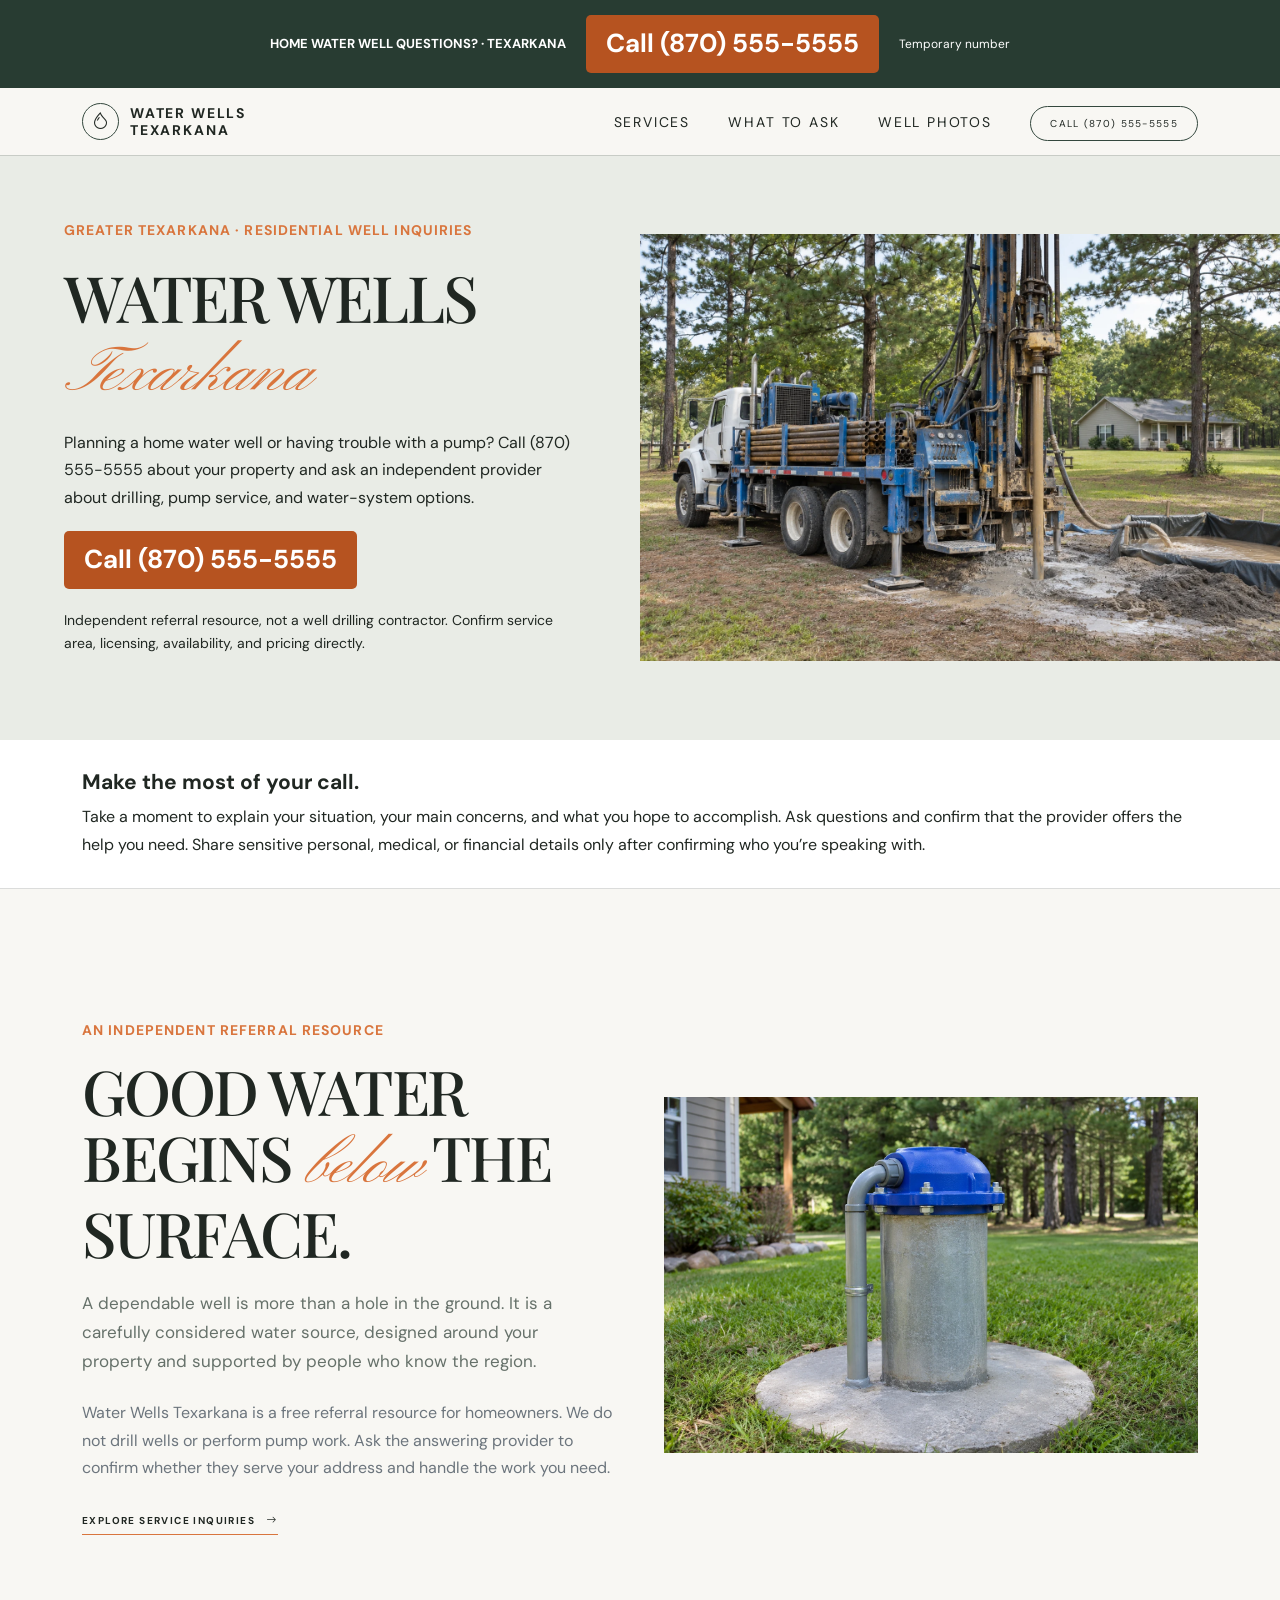
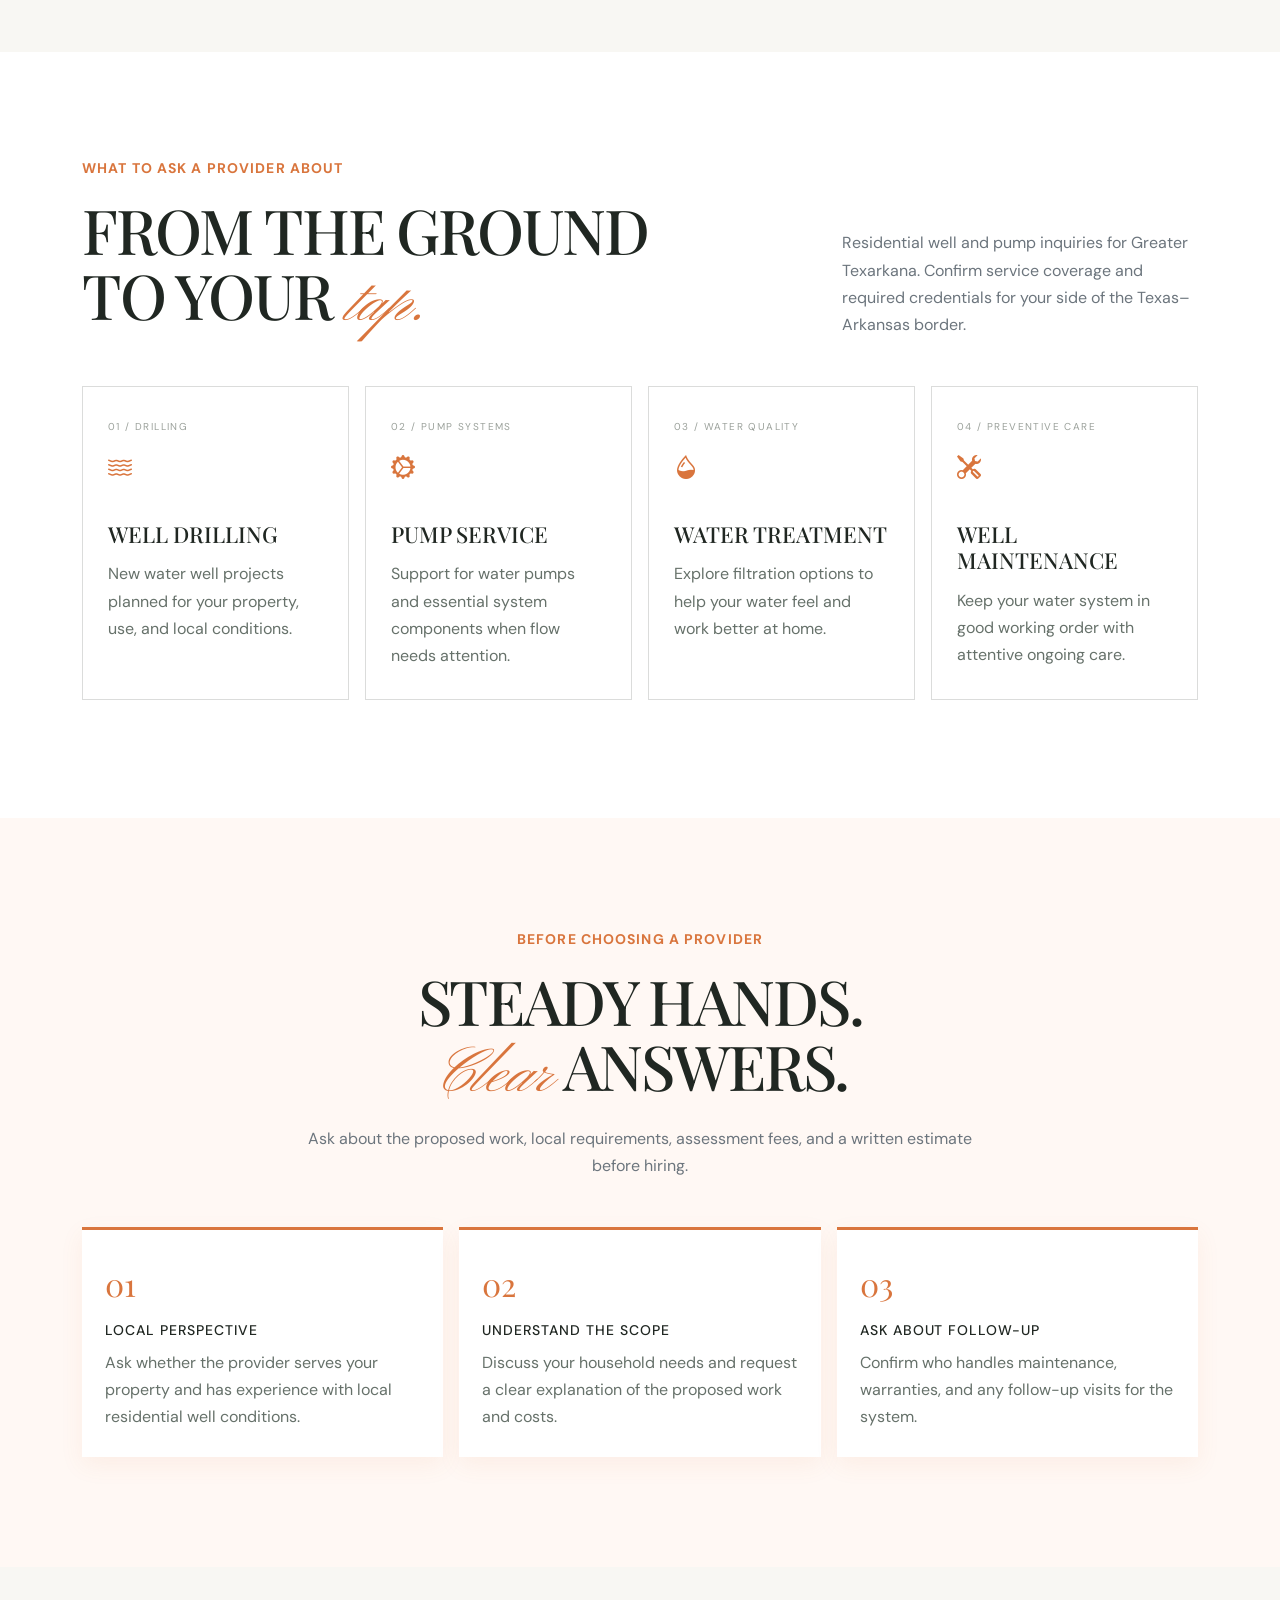
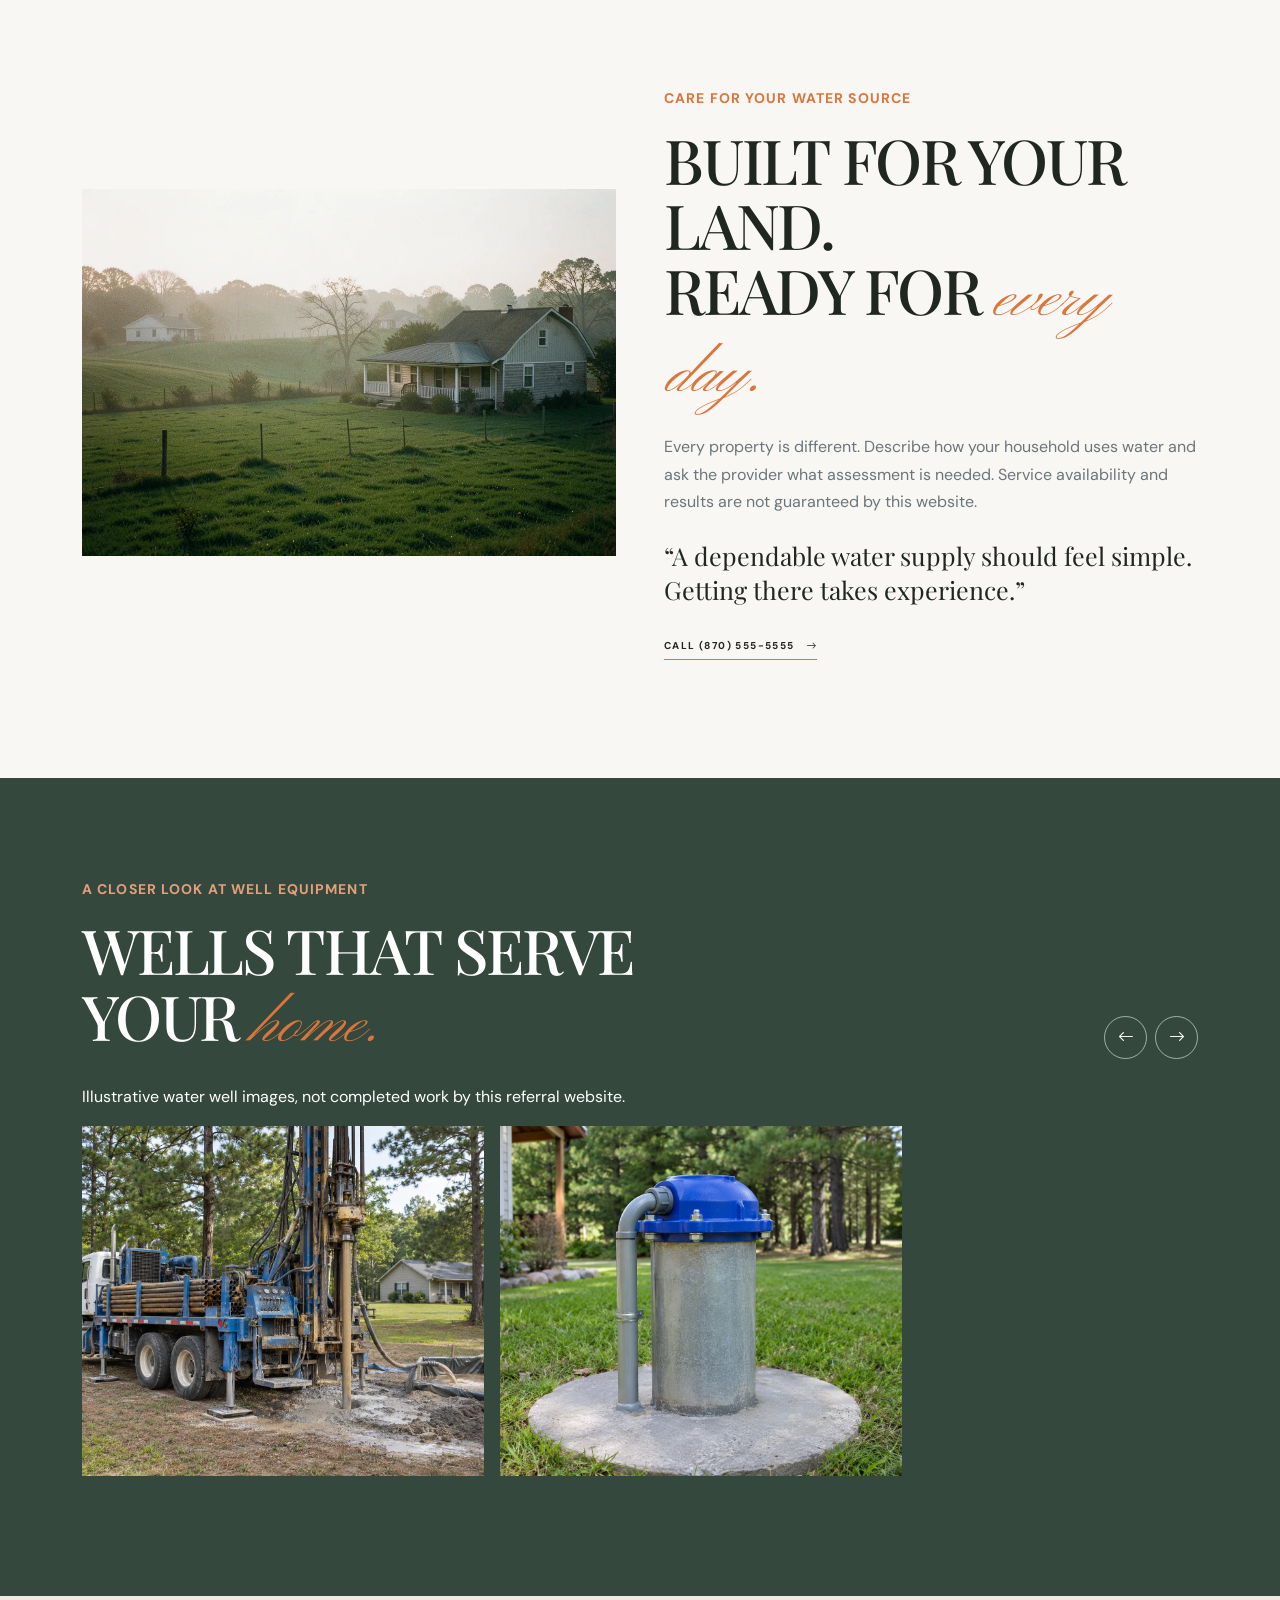
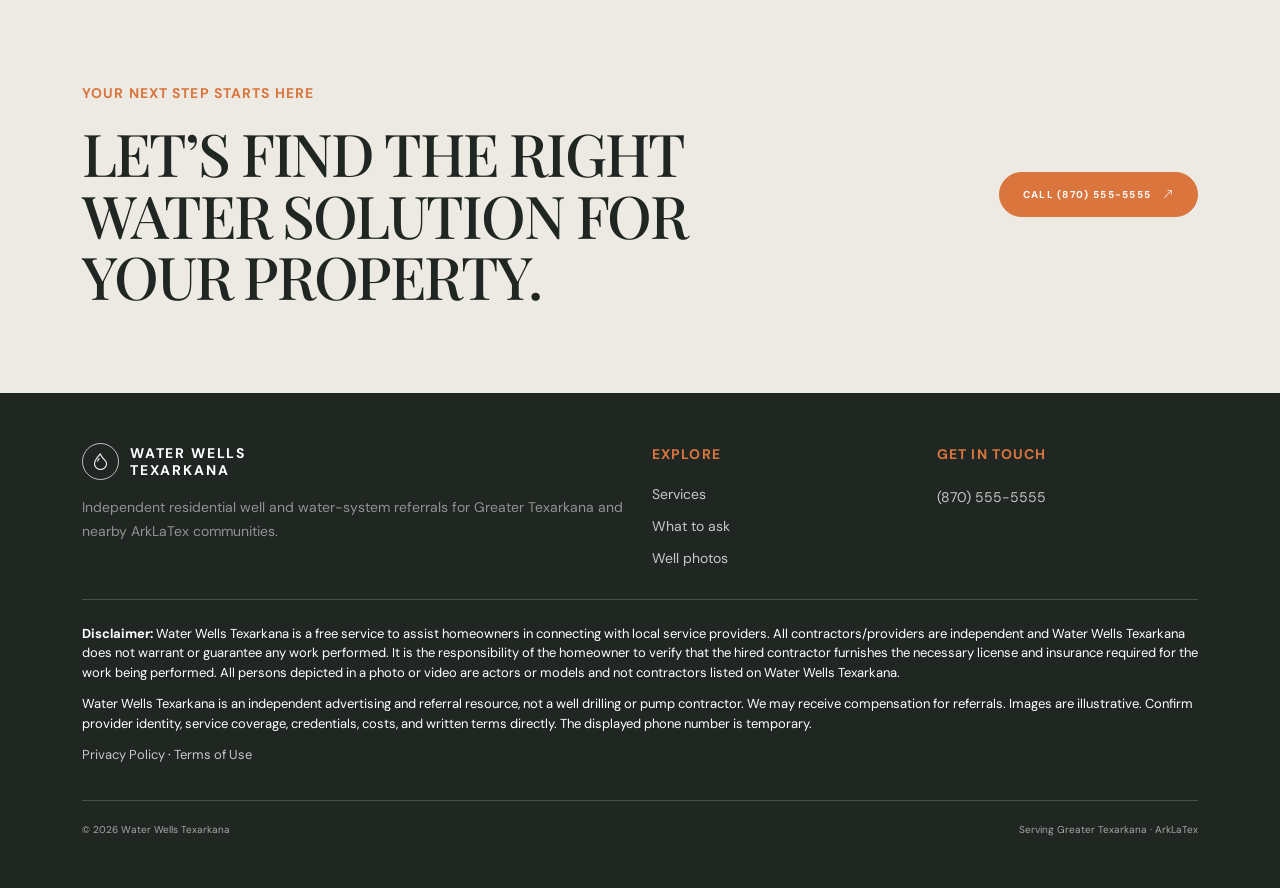
==== index.html @ 3b60e665 "Add files via upload" ====
<!doctype html>
<html lang="en">
<head>
  <meta charset="utf-8">
  <meta name="viewport" content="width=device-width, initial-scale=1">
  <meta name="theme-color" content="#f8f7f3">
  <meta name="description" content="Independent residential water well and pump service referrals for Greater Texarkana. Call (870) 555-5555 to discuss your home water system.">
  <title>Water Wells Texarkana — Wells, Pumps & Water Care</title>
  <link rel="preconnect" href="https://fonts.googleapis.com">
  <link rel="preconnect" href="https://fonts.gstatic.com" crossorigin>
  <link href="https://fonts.googleapis.com/css2?family=DM+Sans:wght@400;500;600;700&family=Playfair+Display:wght@500;600;700&family=Pinyon+Script&display=swap" rel="stylesheet">
  <link href="https://cdn.jsdelivr.net/npm/bootstrap@5.3.3/dist/css/bootstrap.min.css" rel="stylesheet">
  <link href="https://cdn.jsdelivr.net/npm/bootstrap-icons@1.11.3/font/bootstrap-icons.min.css" rel="stylesheet">
  
<link rel="stylesheet" href="css/style.css?v=well-referral-1">
</head>
<body><div class="call-top"><span>HOME WATER WELL QUESTIONS? · TEXARKANA</span><a class="phone-button" href="tel:+18705555555">Call (870) 555-5555</a><small>Temporary number</small></div>
  <nav class="navbar navbar-expand-md" aria-label="Main navigation">
    <div class="container">
      <a class="brand" href="#top" aria-label="Water Wells Texarkana home">
        <span class="brand-mark"><i class="bi bi-droplet" aria-hidden="true"></i></span>
        <span class="brand-name">Water Wells<br>Texarkana</span>
      </a>
      <button class="navbar-toggler d-md-none" type="button" data-bs-toggle="collapse" data-bs-target="#mobileNav" aria-controls="mobileNav" aria-expanded="false" aria-label="Open navigation">
        <i class="bi bi-list"></i>
      </button>
      <div class="d-none d-md-flex ms-auto align-items-center">
        <ul class="nav-links">
          <li><a href="#services">Services</a></li><li><a href="#approach">What to ask</a></li><li><a href="#gallery">Well photos</a></li>
          <li><a class="nav-cta" href="tel:+18705555555">Call (870) 555-5555</a></li>
        </ul>
      </div>
      <div class="collapse d-md-none mobile-nav" id="mobileNav">
        <a href="#services">Services</a><a href="#approach">What to ask</a><a href="#gallery">Well photos</a><a href="tel:+18705555555">Call (870) 555-5555</a>
      </div>
    </div>
  </nav>

  <main id="top">
<section class="hero-local"><div class="hero-local-copy"><div class="eyebrow">GREATER TEXARKANA · RESIDENTIAL WELL INQUIRIES</div><h1 class="display">Water Wells<br><em class="script">Texarkana</em></h1><p>Planning a home water well or having trouble with a pump? Call (870) 555-5555 about your property and ask an independent provider about drilling, pump service, and water-system options.</p><a class="phone-button" href="tel:+18705555555">Call (870) 555-5555</a><p class="referral-note">Independent referral resource, not a well drilling contractor. Confirm service area, licensing, availability, and pricing directly.</p></div><img src="assets/residential-well-drilling.webp" alt="Illustrative truck-mounted water well drilling rig beside a rural home" fetchpriority="high"></section><aside class="call-preparation-note"><div class="container"><h2>Make the most of your call.</h2><p>Take a moment to explain your situation, your main concerns, and what you hope to accomplish. Ask questions and confirm that the provider offers the help you need. Share sensitive personal, medical, or financial details only after confirming who you’re speaking with.</p></div></aside>
    <section class="intro" id="approach">
      <div class="container">
        <div class="row align-items-center g-5">
          <div class="col-lg-6 reveal">
            <div class="eyebrow mb-3">An independent referral resource</div>
            <h2 class="section-title mb-4">Good water begins <em class="script">below</em> the surface.</h2>
            <p class="intro-copy mb-4">A dependable well is more than a hole in the ground. It is a carefully considered water source, designed around your property and supported by people who know the region.</p>
            <p class="text-secondary mb-4">Water Wells Texarkana is a free referral resource for homeowners. We do not drill wells or perform pump work. Ask the answering provider to confirm whether they serve your address and handle the work you need.</p>
            <a class="text-link" href="#services">Explore service inquiries <i class="bi bi-arrow-right ms-2"></i></a>
          </div>
          <div class="col-lg-6 reveal">
            <div class="image-wrap intro-image">
              <img src="assets/modern-wellhead.webp" alt="Illustrative modern capped residential wellhead on a concrete apron" loading="lazy">
            </div>
          </div>
        </div>
      </div>
    </section>

    <section class="services" id="services">
      <div class="container">
        <div class="row align-items-end mb-5">
          <div class="col-lg-7 reveal"><div class="eyebrow mb-3">What to ask a provider about</div><h2 class="section-title mb-0">From the ground<br>to your <em class="script">tap.</em></h2></div>
          <div class="col-lg-4 ms-auto mt-4 mt-lg-0 reveal"><p class="text-secondary mb-0">Residential well and pump inquiries for Greater Texarkana. Confirm service coverage and required credentials for your side of the Texas–Arkansas border.</p></div>
        </div>
        <div class="row g-3">
          <div class="col-md-6 col-lg-3 reveal"><article class="service-card"><span class="service-number">01 / DRILLING</span><i class="bi bi-water service-icon" aria-hidden="true"></i><h3>Well drilling</h3><p>New water well projects planned for your property, use, and local conditions.</p></article></div>
          <div class="col-md-6 col-lg-3 reveal"><article class="service-card"><span class="service-number">02 / PUMP SYSTEMS</span><i class="bi bi-gear-wide-connected service-icon" aria-hidden="true"></i><h3>Pump service</h3><p>Support for water pumps and essential system components when flow needs attention.</p></article></div>
          <div class="col-md-6 col-lg-3 reveal"><article class="service-card"><span class="service-number">03 / WATER QUALITY</span><i class="bi bi-droplet-half service-icon" aria-hidden="true"></i><h3>Water treatment</h3><p>Explore filtration options to help your water feel and work better at home.</p></article></div>
          <div class="col-md-6 col-lg-3 reveal"><article class="service-card"><span class="service-number">04 / PREVENTIVE CARE</span><i class="bi bi-tools service-icon" aria-hidden="true"></i><h3>Well maintenance</h3><p>Keep your water system in good working order with attentive ongoing care.</p></article></div>
        </div>
      </div>
    </section>

    <section class="reasons">
      <div class="container">
        <div class="text-center mb-5 reveal">
          <div class="eyebrow mb-3">Before choosing a provider</div>
          <h2 class="section-title">Steady hands.<br><em class="script">Clear</em> answers.</h2>
          <p class="text-secondary mx-auto mt-3" style="max-width:670px">Ask about the proposed work, local requirements, assessment fees, and a written estimate before hiring.</p>
        </div>
        <div class="row g-3">
          <div class="col-md-4 reveal"><article class="reason-card"><span class="num" data-count="01">01</span><h3>Local perspective</h3><p>Ask whether the provider serves your property and has experience with local residential well conditions.</p></article></div>
          <div class="col-md-4 reveal"><article class="reason-card"><span class="num" data-count="02">02</span><h3>Understand the scope</h3><p>Discuss your household needs and request a clear explanation of the proposed work and costs.</p></article></div>
          <div class="col-md-4 reveal"><article class="reason-card"><span class="num" data-count="03">03</span><h3>Ask about follow-up</h3><p>Confirm who handles maintenance, warranties, and any follow-up visits for the system.</p></article></div>
        </div>
      </div>
    </section>

    <section class="feature">
      <div class="container">
        <div class="row align-items-center g-5">
          <div class="col-lg-6 reveal">
            <div class="image-wrap feature-photo">
              <img src="assets/img-2.webp" alt="Illustrative rural home and pasture" loading="lazy">
            </div>
          </div>
          <div class="col-lg-6 reveal">
            <div class="eyebrow mb-3">Care for your water source</div>
            <h2 class="section-title mb-4">Built for your land.<br>Ready for <em class="script">every day.</em></h2>
            <p class="text-secondary mb-4">Every property is different. Describe how your household uses water and ask the provider what assessment is needed. Service availability and results are not guaranteed by this website.</p>
            <p class="feature-note mb-4">“A dependable water supply should feel simple. Getting there takes experience.”</p>
            <a class="text-link" href="tel:+18705555555">Call (870) 555-5555 <i class="bi bi-arrow-right ms-2"></i></a>
          </div>
        </div>
      </div>
    </section>

    <section class="gallery" id="gallery">
      <div class="container">
        <div class="d-flex flex-wrap align-items-end justify-content-between mb-4">
          <div class="reveal"><div class="eyebrow mb-3">A closer look at well equipment</div><h2 class="section-title mb-0">Wells that serve<br>your <em class="script">home.</em></h2></div>
          <div class="gallery-controls d-flex gap-2 mt-4 mt-md-0">
            <button type="button" class="gallery-prev" aria-label="Scroll images left"><i class="bi bi-arrow-left"></i></button>
            <button type="button" class="gallery-next" aria-label="Scroll images right"><i class="bi bi-arrow-right"></i></button>
          </div>
        </div>
<p>Illustrative water well images, not completed work by this referral website.</p><div class="gallery-rail" id="galleryRail" aria-label="Residential well equipment"><div class="gallery-item image-wrap"><img src="assets/residential-well-drilling.webp" alt="Illustrative residential water well drilling rig" loading="lazy"></div><div class="gallery-item image-wrap"><img src="assets/modern-wellhead.webp" alt="Illustrative capped residential wellhead" loading="lazy"></div></div>
      </div>
    </section>

    <section class="cta-band">
      <div class="container">
        <div class="row align-items-center g-4">
          <div class="col-lg-8 reveal"><div class="eyebrow mb-3">Your next step starts here</div><h2 class="section-title mb-0">Let’s find the right water solution for your property.</h2></div>
          <div class="col-lg-4 text-lg-end reveal"><a class="btn-rust d-inline-block" href="tel:+18705555555">Call (870) 555-5555 <i class="bi bi-arrow-up-right ms-2"></i></a></div>
        </div>
      </div>
    </section>
  </main>

  <footer>
    <div class="container">
      <div class="row gy-4 align-items-start">
        <div class="col-md-6">
          <a class="brand mb-3" href="#top"><span class="brand-mark"><i class="bi bi-droplet" aria-hidden="true"></i></span><span class="brand-name">Water Wells<br>Texarkana</span></a>
          <p class="text-white-50 small mt-3 mb-0">Independent residential well and water-system referrals for Greater Texarkana and nearby ArkLaTex communities.</p>
        </div>
        <div class="col-md-3"><div class="eyebrow mb-3">Explore</div><div class="d-flex flex-column gap-2 small"><a href="#services">Services</a><a href="#approach">What to ask</a><a href="#gallery">Well photos</a></div></div>
        <div class="col-md-3"><div class="eyebrow mb-3">Get in touch</div><a href="tel:+18705555555" class="small">(870) 555-5555</a></div>
      </div>
<div class="required-disclaimer"><p><strong>Disclaimer:</strong> Water Wells Texarkana is a free service to assist homeowners in connecting with local service providers. All contractors/providers are independent and Water Wells Texarkana does not warrant or guarantee any work performed. It is the responsibility of the homeowner to verify that the hired contractor furnishes the necessary license and insurance required for the work being performed. All persons depicted in a photo or video are actors or models and not contractors listed on Water Wells Texarkana.</p><p>Water Wells Texarkana is an independent advertising and referral resource, not a well drilling or pump contractor. We may receive compensation for referrals. Images are illustrative. Confirm provider identity, service coverage, credentials, costs, and written terms directly. The displayed phone number is temporary.</p><p><a href="privacy.html">Privacy Policy</a> · <a href="terms.html">Terms of Use</a></p></div>
      <div class="footer-line d-flex flex-wrap justify-content-between gap-2"><span>© 2026 Water Wells Texarkana</span><span>Serving Greater Texarkana · ArkLaTex</span></div>
    </div>
  </footer>

  <script src="https://cdn.jsdelivr.net/npm/bootstrap@5.3.3/dist/js/bootstrap.bundle.min.js"></script>
<script>(()=>{const rail=document.getElementById('galleryRail');const reduced=window.matchMedia('(prefers-reduced-motion: reduce)').matches;document.querySelector('.gallery-prev')?.addEventListener('click',()=>rail.scrollBy({left:-rail.clientWidth*.72,behavior:reduced?'auto':'smooth'}));document.querySelector('.gallery-next')?.addEventListener('click',()=>rail.scrollBy({left:rail.clientWidth*.72,behavior:reduced?'auto':'smooth'}));})();</script>
</body>
</html>
---- css/style.css ----
:root{--ink:#202722;--muted:#66716a;--paper:#f8f7f3;--white:#fff;--orange:#d9753d;--line:rgba(32,39,34,.16);--green:#34483e}
    *{box-sizing:border-box}
    html{scroll-behavior:smooth}
    body{margin:0;background:var(--paper);color:var(--ink);font-family:"DM Sans",sans-serif;font-size:15px;line-height:1.7}
    a{color:inherit}
    .display,.section-title{font-family:"Playfair Display",serif;font-weight:500;text-transform:uppercase;letter-spacing:-.035em;line-height:1.05}
    .script{font-family:"Pinyon Script",cursive;text-transform:none;letter-spacing:0;color:var(--orange);font-weight:400}
    .eyebrow{font-size:10px;font-weight:700;letter-spacing:.19em;text-transform:uppercase;color:var(--orange)}
    .navbar{position:fixed;z-index:1000;top:0;left:0;right:0;padding:17px 0;transition:background .3s ease,padding .3s ease,box-shadow .3s ease}
    .navbar.scrolled{padding:10px 0;background:rgba(248,247,243,.92);backdrop-filter:blur(14px);box-shadow:0 1px 0 var(--line)}
    .brand{display:flex;gap:11px;align-items:center;text-decoration:none}
    .brand-mark{width:37px;height:37px;border:1px solid rgba(255,255,255,.7);border-radius:50%;display:grid;place-items:center;color:#fff;font-size:17px;transition:.3s}
    .scrolled .brand-mark{border-color:var(--green);color:var(--green)}
    .brand-name{font-size:11px;line-height:1.2;font-weight:700;letter-spacing:.13em;text-transform:uppercase;color:#fff;transition:.3s}
    .scrolled .brand-name{color:var(--ink)}
    .nav-links{display:flex;gap:clamp(16px,3vw,42px);align-items:center;margin:0;padding:0;list-style:none}
    .nav-links a{font-size:10px;text-decoration:none;text-transform:uppercase;letter-spacing:.13em;color:#fff;transition:color .3s}
    .scrolled .nav-links a{color:var(--ink)}
    .nav-links a:hover{color:var(--orange)}
    .nav-cta{border:1px solid rgba(255,255,255,.7);border-radius:30px;padding:10px 19px;color:white!important;font-size:10px!important;letter-spacing:.12em}
    .scrolled .nav-cta{border-color:var(--green);color:var(--green)!important}
    .navbar-toggler{border:1px solid rgba(255,255,255,.7);color:#fff}
    .scrolled .navbar-toggler{border-color:var(--green);color:var(--green)}
    .hero-track{height:150vh;position:relative;background:#242c27}
    .hero-sticky{position:sticky;top:0;height:100vh;overflow:hidden}
    .hero-photo{position:absolute;inset:-3%;width:106%;height:106%;object-fit:cover;transform:scale(1.02);will-change:transform}
    .hero-photo.second{opacity:0}
    .hero-shade{position:absolute;inset:0;background:linear-gradient(90deg,rgba(13,22,18,.63),rgba(13,22,18,.12) 75%),linear-gradient(0deg,rgba(13,22,18,.55),transparent 65%)}
    .hero-content{position:absolute;left:0;right:0;bottom:12%;color:white}
    .hero-content .eyebrow{color:#f2b18c;margin-bottom:20px}
    .hero-content h1{font-size:clamp(43px,7.2vw,94px);max-width:920px;margin:0 0 23px}
    .hero-content p{font-size:15px;max-width:510px;color:rgba(255,255,255,.88);margin-bottom:28px}
    .btn-rust{background:var(--orange);border:1px solid var(--orange);color:#fff;border-radius:30px;padding:13px 23px;font-size:10px;font-weight:700;letter-spacing:.13em;text-transform:uppercase;text-decoration:none;transition:.25s}
    .btn-rust:hover{background:#bd6030;border-color:#bd6030;color:white;transform:translateY(-2px)}
    .btn-outline-light-custom{border:1px solid rgba(255,255,255,.7);border-radius:30px;color:#fff;padding:12px 22px;font-size:10px;letter-spacing:.13em;text-transform:uppercase;text-decoration:none}
    .hero-bottom{position:absolute;bottom:25px;left:0;right:0;color:rgba(255,255,255,.85);font-size:9px;letter-spacing:.16em;text-transform:uppercase}
    .hero-bottom .line{width:40px;height:1px;background:rgba(255,255,255,.6);display:inline-block;vertical-align:middle;margin-right:12px}
    .intro{padding:130px 0 120px}
    .section-title{font-size:clamp(36px,5vw,62px)}
    .intro-copy{font-size:17px;color:var(--muted);max-width:510px}
    .text-link{color:var(--ink);font-size:10px;font-weight:700;letter-spacing:.14em;text-decoration:none;text-transform:uppercase;border-bottom:1px solid var(--orange);padding-bottom:7px}
    .image-wrap{overflow:hidden;position:relative}
    .image-wrap img{display:block;width:100%;height:100%;object-fit:cover;transition:transform 1s cubic-bezier(.2,.7,.2,1)}
    .image-wrap:hover img{transform:scale(1.045)}
    .intro-image{height:470px}
    .services{padding:105px 0 118px;background:#fff}
    .service-card{height:100%;padding:31px 25px 30px;border:1px solid var(--line);background:#fff;transition:transform .3s,box-shadow .3s}
    .service-card:hover{transform:translateY(-7px);box-shadow:0 18px 40px rgba(32,39,34,.08)}
    .service-icon{color:var(--orange);font-size:24px;margin-bottom:32px;display:block}
    .service-card h3{font-family:"Playfair Display",serif;font-size:22px;text-transform:uppercase;font-weight:500;margin:0 0 13px}
    .service-card p{font-size:13px;color:var(--muted);margin:0}
    .service-number{display:block;font-size:10px;letter-spacing:.14em;color:#9ba19b;margin-bottom:13px}
    .reasons{padding:110px 0;background:#fff8f4}
    .reason-card{background:#fff;border-top:3px solid var(--orange);padding:27px 23px;height:100%;box-shadow:0 8px 22px rgba(217,117,61,.08)}
    .reason-card .num{font-family:"Playfair Display",serif;color:var(--orange);font-size:32px}
    .reason-card h3{font-size:14px;text-transform:uppercase;letter-spacing:.07em;margin:10px 0}
    .reason-card p{color:var(--muted);font-size:13px;margin:0}
    .feature{padding:120px 0}
    .feature-photo{height:520px}
    .feature-note{font-family:"Playfair Display",serif;font-size:25px;line-height:1.35}
    .gallery{padding:100px 0 110px;background:var(--green);color:#fff}
    .gallery .eyebrow{color:#e4a07c}
    .gallery-rail{display:grid;grid-auto-flow:column;grid-auto-columns:minmax(280px,36%);grid-auto-columns:36%;gap:16px;overflow-x:auto;scroll-snap-type:x mandatory;scrollbar-width:none;padding-bottom:10px}
    .gallery-rail::-webkit-scrollbar{display:none}
    .gallery-item{height:350px;scroll-snap-align:start}
    .gallery-item img{width:100%;height:100%;object-fit:cover}
    .gallery-controls button{width:43px;height:43px;border-radius:50%;border:1px solid rgba(255,255,255,.55);color:white;background:transparent;transition:.2s}
    .gallery-controls button:hover{background:var(--orange);border-color:var(--orange)}
    .cta-band{padding:86px 0;background:#edeae3}
    .cta-band h2{font-size:clamp(35px,5vw,59px);max-width:740px}
    footer{padding:50px 0;background:#202722;color:#fff}
    footer a{color:rgba(255,255,255,.75);text-decoration:none}
    footer a:hover{color:white}
    .footer-line{border-top:1px solid rgba(255,255,255,.18);margin-top:35px;padding-top:20px;font-size:10px;color:rgba(255,255,255,.6)}
    .reveal-ready .reveal{opacity:0;transform:translateY(25px);transition:opacity .75s ease,transform .75s ease}
    .reveal-ready .reveal.in-view{opacity:1;transform:none}
    .mobile-nav{background:rgba(248,247,243,.98);padding:14px 20px}
    .mobile-nav a{display:block;color:var(--ink);padding:8px 0;text-decoration:none;font-size:11px;letter-spacing:.1em;text-transform:uppercase}
    @media(max-width:767px){
      .hero-track{height:130vh}.hero-content{bottom:14%}.hero-content h1{font-size:49px}
      .hero-content p{font-size:14px}.intro{padding:85px 0}.intro-image{height:330px}
      .services,.reasons,.feature,.gallery{padding:78px 0}
      .feature-photo{height:350px}.gallery-rail{grid-auto-columns:82%}.gallery-item{height:300px}
      .hero-bottom{bottom:16px}.brand-name{font-size:9px}
    }
    @media(prefers-reduced-motion:reduce){html{scroll-behavior:auto}*,*::before,*::after{animation-duration:.01ms!important;animation-iteration-count:1!important;transition-duration:.01ms!important}.hero-photo{transform:none!important}.reveal-ready .reveal{opacity:1;transform:none}}
:root{--call-height:88px}body{font-size:16px;padding-top:var(--call-height)}.call-top{position:fixed;inset:0 0 auto;z-index:1100;min-height:var(--call-height);display:flex;align-items:center;justify-content:center;gap:20px;background:#283c32;color:#fff;padding:12px 20px}.call-top span{font-size:13px;font-weight:700}.call-top small{font-size:12px}.phone-button{display:inline-block;background:#b65320;color:#fff!important;padding:12px 20px;border-radius:5px;font-size:26px;line-height:1.3;font-weight:700;text-decoration:none;white-space:nowrap}.navbar,.navbar.scrolled{position:sticky;top:var(--call-height);background:var(--paper);padding:15px 0;box-shadow:0 1px 0 var(--line)}.navbar .brand-name,.navbar .brand-mark,.navbar .nav-links a,.navbar .mobile-nav a,.navbar .navbar-toggler{color:var(--ink)!important}.navbar .brand-mark,.navbar .nav-cta,.navbar .navbar-toggler{border-color:var(--green)}.navbar .nav-cta{color:var(--green)!important}.navbar .nav-links a,.navbar .mobile-nav a{font-size:14px}.brand-name{font-size:14px}.hero-local{display:grid;grid-template-columns:1fr 1fr;align-items:center;background:#e9ece6;max-width:1700px;margin:auto}.hero-local-copy{padding:clamp(28px,5vw,75px)}.hero-local .display{font-size:clamp(2.8rem,5vw,5rem);margin:20px 0}.hero-local img{width:100%;height:auto;display:block}.hero-local p{margin:20px 0}.referral-note{font-size:14px}.eyebrow{font-size:14px;letter-spacing:.08em}.call-preparation-note{padding:30px 0;border-bottom:1px solid var(--line);background:white}.call-preparation-note h2{font-size:21px;font-weight:700}.call-preparation-note p{margin:0}.required-disclaimer{font-size:13px;line-height:1.5;border-top:1px solid #ffffff30;padding-top:24px;margin-top:28px}.required-disclaimer p{margin:0 0 12px}.reveal-ready .reveal,.reveal{opacity:1!important;transform:none!important}.intro-image,.feature-photo{height:auto!important;aspect-ratio:auto!important}.intro-image img,.feature-photo img{width:100%;height:auto!important;position:static;display:block;transform:none!important}.service-card p,.reason-card p{font-size:16px}section[id]{scroll-margin-top:200px}.policy-main{max-width:900px;margin:auto;padding:60px 24px}.policy-main h1{font-size:2.8rem}.policy-main h2{font-size:1.5rem;margin-top:25px}a:focus-visible,button:focus-visible{outline:3px solid #d9753d;outline-offset:4px}@media(max-width:991px){.hero-local{grid-template-columns:1fr}.call-top small{display:none}.call-top span{max-width:220px}.phone-button{font-size:24px}}@media(max-width:575px){:root{--call-height:105px}.call-top{flex-direction:column;gap:5px;padding:8px 12px}.call-top span{max-width:none;font-size:12px}.phone-button{font-size:25px;padding:10px 17px}.hero-local-copy{padding:35px 24px}.hero-local .display{font-size:3rem}}
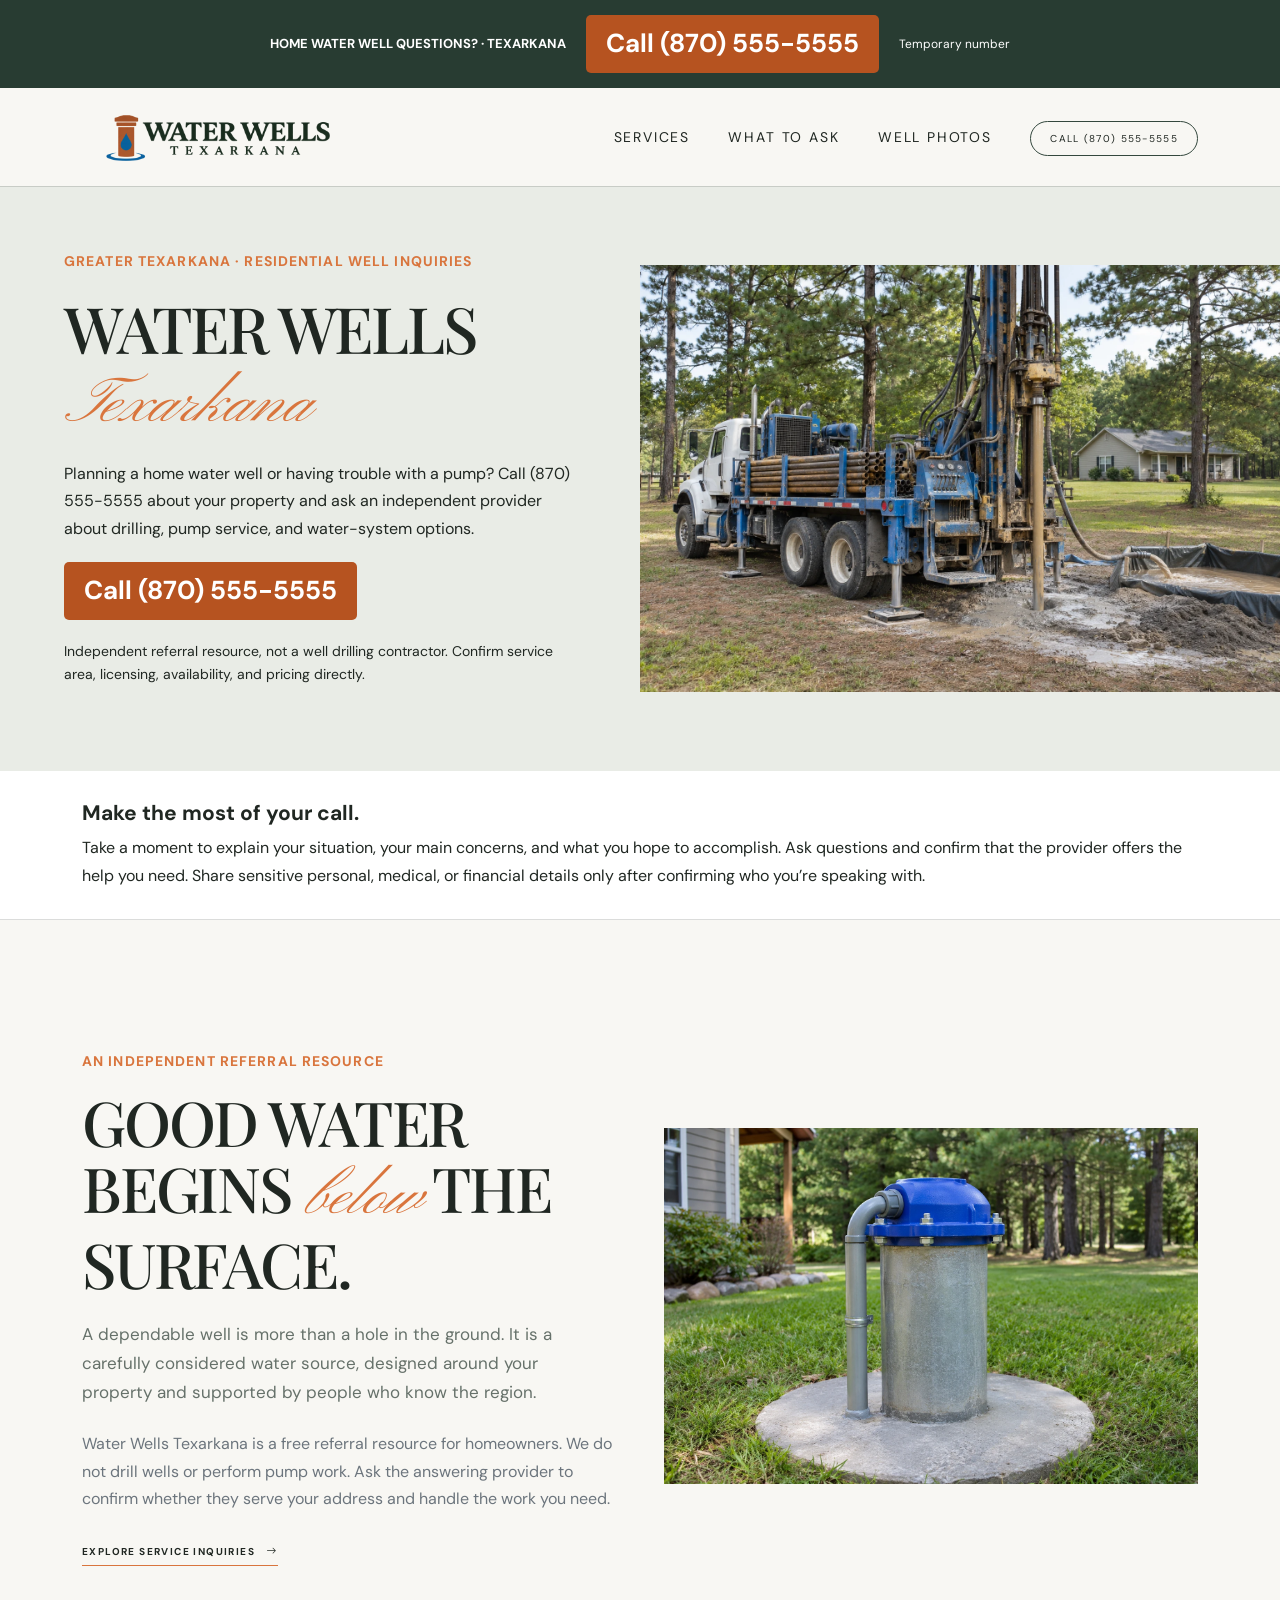
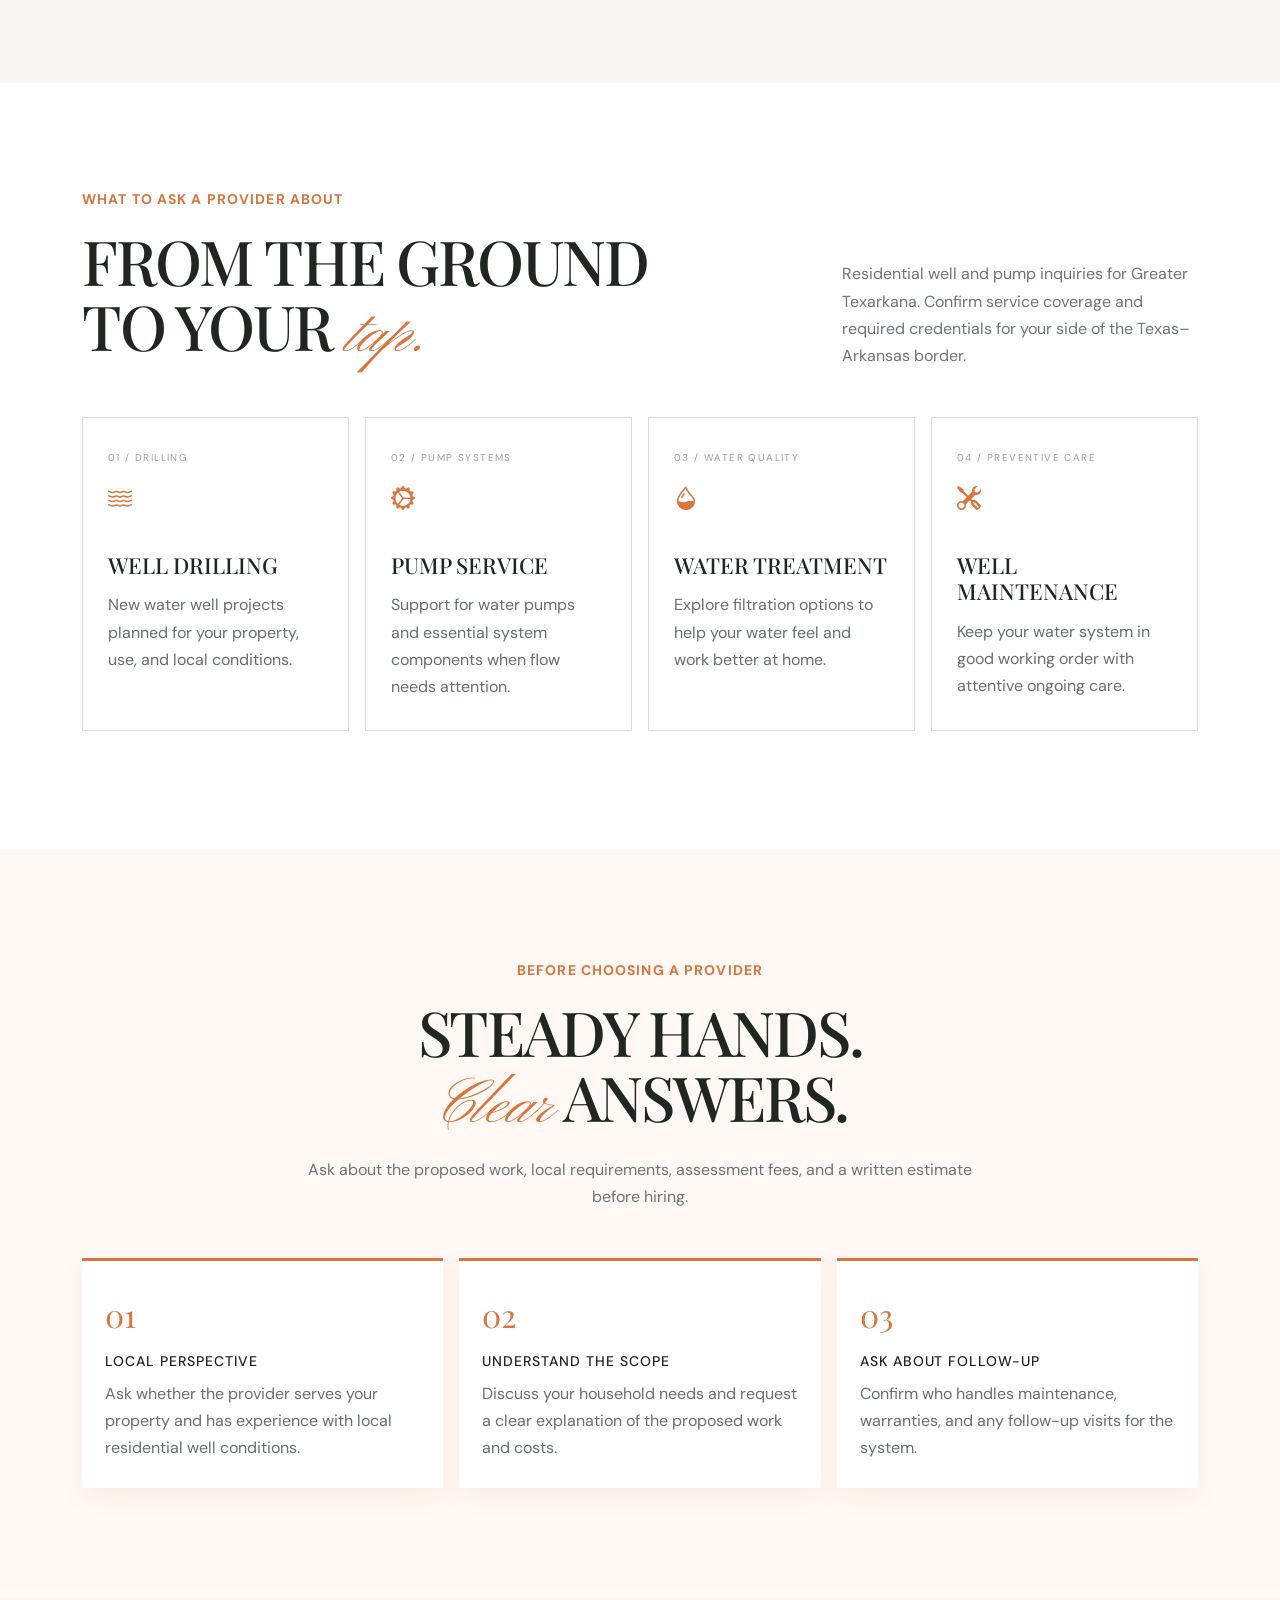
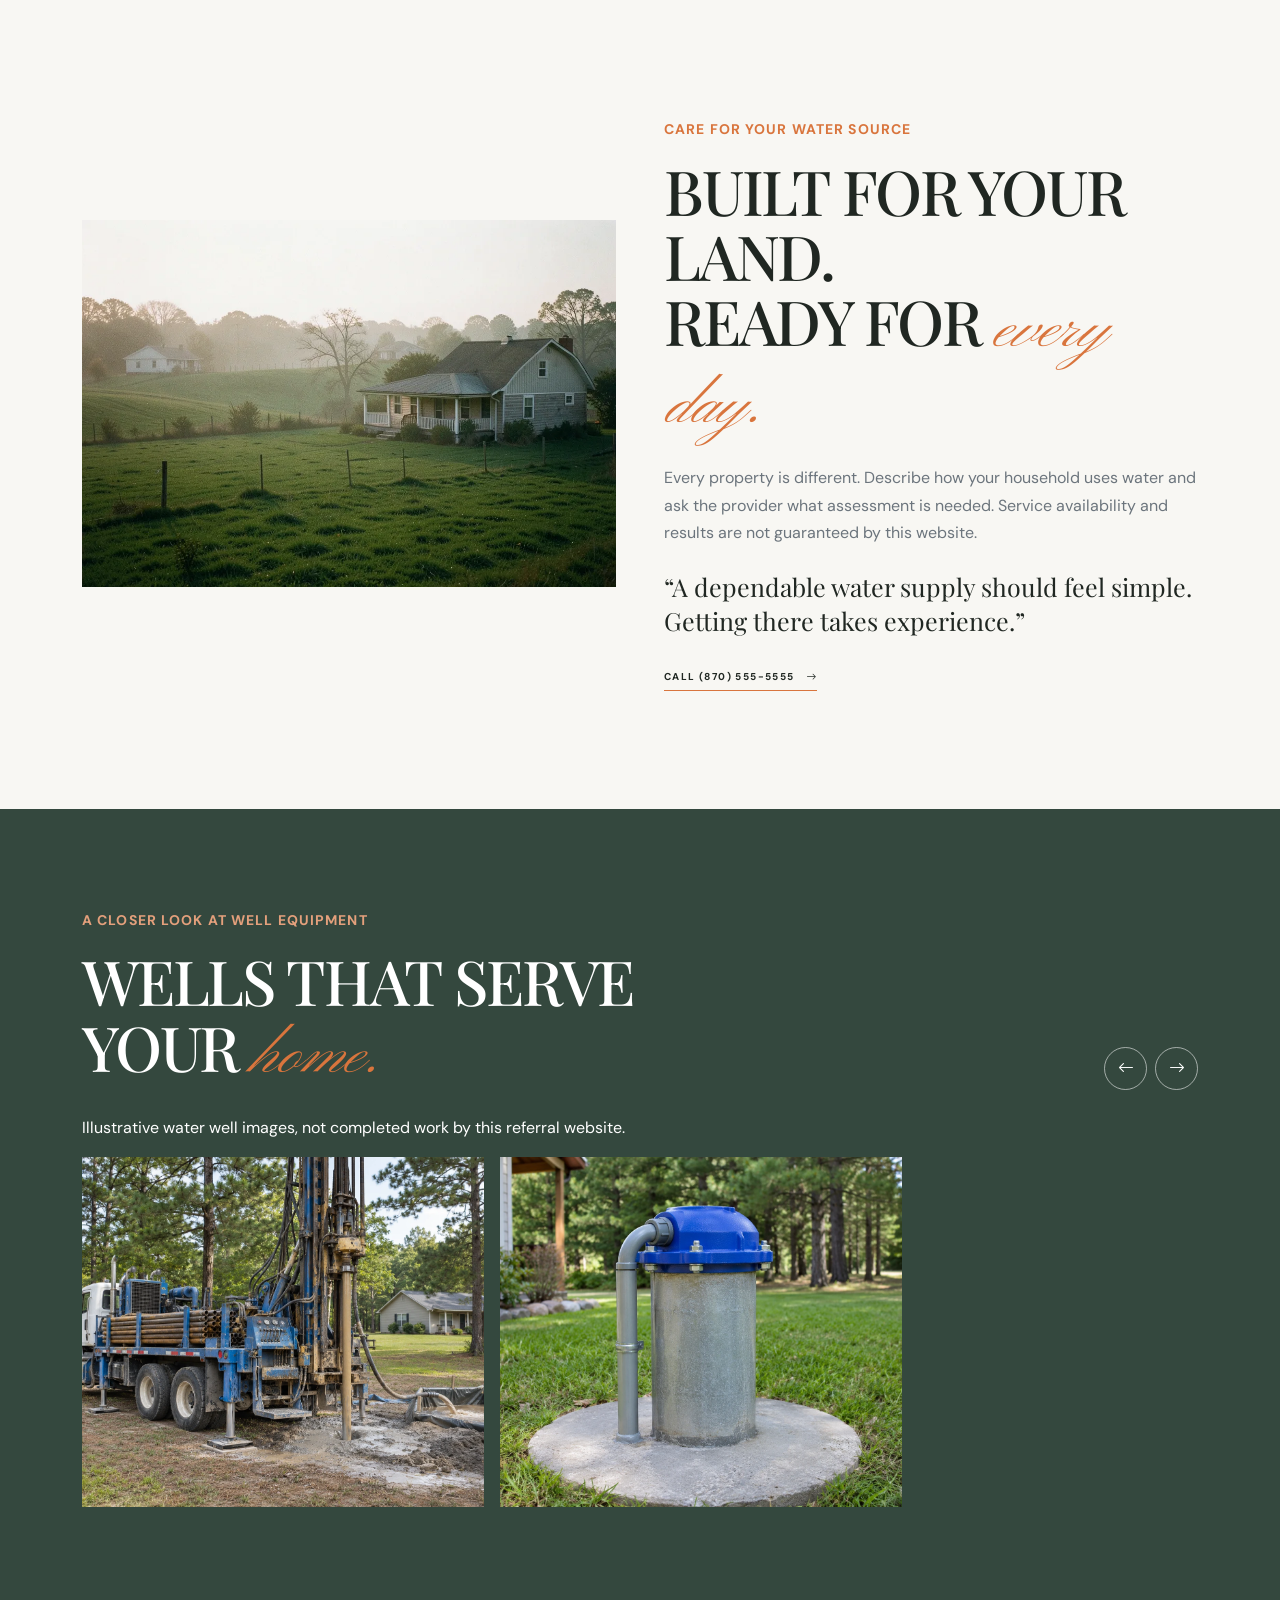
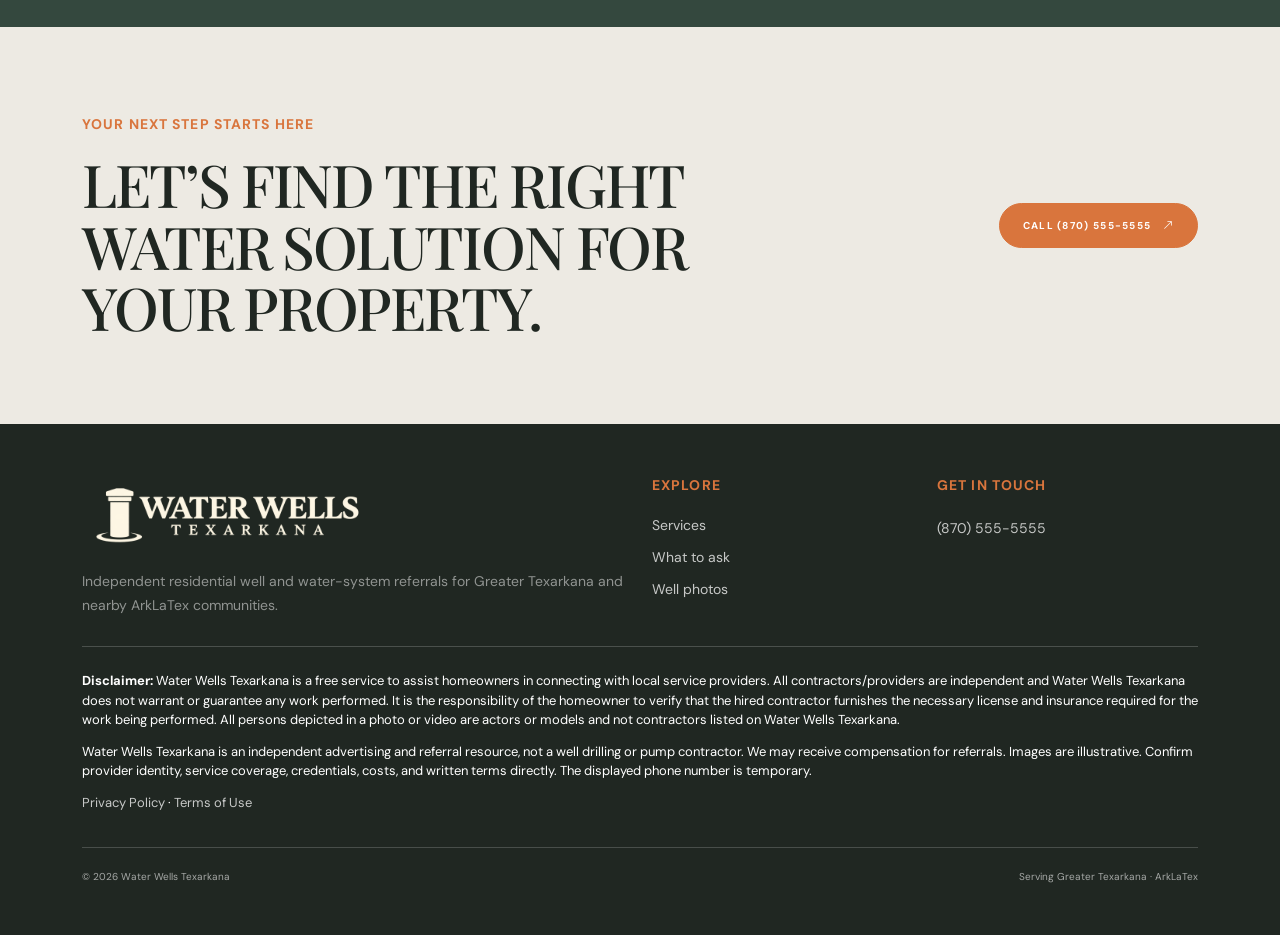
==== commit b2e62da8: "Add files via upload" ====
--- a/index.html
+++ b/index.html
@@ -12,15 +12,12 @@
   <link href="https://cdn.jsdelivr.net/npm/bootstrap@5.3.3/dist/css/bootstrap.min.css" rel="stylesheet">
   <link href="https://cdn.jsdelivr.net/npm/bootstrap-icons@1.11.3/font/bootstrap-icons.min.css" rel="stylesheet">
   
-<link rel="stylesheet" href="css/style.css?v=well-referral-1">
+<link rel="stylesheet" href="css/style.css?v=well-copper-logo-2">
 </head>
 <body><div class="call-top"><span>HOME WATER WELL QUESTIONS? · TEXARKANA</span><a class="phone-button" href="tel:+18705555555">Call (870) 555-5555</a><small>Temporary number</small></div>
   <nav class="navbar navbar-expand-md" aria-label="Main navigation">
     <div class="container">
-      <a class="brand" href="#top" aria-label="Water Wells Texarkana home">
-        <span class="brand-mark"><i class="bi bi-droplet" aria-hidden="true"></i></span>
-        <span class="brand-name">Water Wells<br>Texarkana</span>
-      </a>
+      <a class="brand" href="#top" aria-label="Water Wells Texarkana home"><img class="well-logo" src="assets/water-wells-texarkana-logo.png" alt="Water Wells Texarkana" width="280" height="58"></a>
       <button class="navbar-toggler d-md-none" type="button" data-bs-toggle="collapse" data-bs-target="#mobileNav" aria-controls="mobileNav" aria-expanded="false" aria-label="Open navigation">
         <i class="bi bi-list"></i>
       </button>
@@ -133,7 +130,7 @@
     <div class="container">
       <div class="row gy-4 align-items-start">
         <div class="col-md-6">
-          <a class="brand mb-3" href="#top"><span class="brand-mark"><i class="bi bi-droplet" aria-hidden="true"></i></span><span class="brand-name">Water Wells<br>Texarkana</span></a>
+          <a class="brand mb-3" href="#top"><img class="well-logo" src="assets/water-wells-texarkana-logo.png" alt="Water Wells Texarkana" width="280" height="58"></a>
           <p class="text-white-50 small mt-3 mb-0">Independent residential well and water-system referrals for Greater Texarkana and nearby ArkLaTex communities.</p>
         </div>
         <div class="col-md-3"><div class="eyebrow mb-3">Explore</div><div class="d-flex flex-column gap-2 small"><a href="#services">Services</a><a href="#approach">What to ask</a><a href="#gallery">Well photos</a></div></div>
--- a/css/style.css
+++ b/css/style.css
@@ -85,3 +85,6 @@
     }
     @media(prefers-reduced-motion:reduce){html{scroll-behavior:auto}*,*::before,*::after{animation-duration:.01ms!important;animation-iteration-count:1!important;transition-duration:.01ms!important}.hero-photo{transform:none!important}.reveal-ready .reveal{opacity:1;transform:none}}
 :root{--call-height:88px}body{font-size:16px;padding-top:var(--call-height)}.call-top{position:fixed;inset:0 0 auto;z-index:1100;min-height:var(--call-height);display:flex;align-items:center;justify-content:center;gap:20px;background:#283c32;color:#fff;padding:12px 20px}.call-top span{font-size:13px;font-weight:700}.call-top small{font-size:12px}.phone-button{display:inline-block;background:#b65320;color:#fff!important;padding:12px 20px;border-radius:5px;font-size:26px;line-height:1.3;font-weight:700;text-decoration:none;white-space:nowrap}.navbar,.navbar.scrolled{position:sticky;top:var(--call-height);background:var(--paper);padding:15px 0;box-shadow:0 1px 0 var(--line)}.navbar .brand-name,.navbar .brand-mark,.navbar .nav-links a,.navbar .mobile-nav a,.navbar .navbar-toggler{color:var(--ink)!important}.navbar .brand-mark,.navbar .nav-cta,.navbar .navbar-toggler{border-color:var(--green)}.navbar .nav-cta{color:var(--green)!important}.navbar .nav-links a,.navbar .mobile-nav a{font-size:14px}.brand-name{font-size:14px}.hero-local{display:grid;grid-template-columns:1fr 1fr;align-items:center;background:#e9ece6;max-width:1700px;margin:auto}.hero-local-copy{padding:clamp(28px,5vw,75px)}.hero-local .display{font-size:clamp(2.8rem,5vw,5rem);margin:20px 0}.hero-local img{width:100%;height:auto;display:block}.hero-local p{margin:20px 0}.referral-note{font-size:14px}.eyebrow{font-size:14px;letter-spacing:.08em}.call-preparation-note{padding:30px 0;border-bottom:1px solid var(--line);background:white}.call-preparation-note h2{font-size:21px;font-weight:700}.call-preparation-note p{margin:0}.required-disclaimer{font-size:13px;line-height:1.5;border-top:1px solid #ffffff30;padding-top:24px;margin-top:28px}.required-disclaimer p{margin:0 0 12px}.reveal-ready .reveal,.reveal{opacity:1!important;transform:none!important}.intro-image,.feature-photo{height:auto!important;aspect-ratio:auto!important}.intro-image img,.feature-photo img{width:100%;height:auto!important;position:static;display:block;transform:none!important}.service-card p,.reason-card p{font-size:16px}section[id]{scroll-margin-top:200px}.policy-main{max-width:900px;margin:auto;padding:60px 24px}.policy-main h1{font-size:2.8rem}.policy-main h2{font-size:1.5rem;margin-top:25px}a:focus-visible,button:focus-visible{outline:3px solid #d9753d;outline-offset:4px}@media(max-width:991px){.hero-local{grid-template-columns:1fr}.call-top small{display:none}.call-top span{max-width:220px}.phone-button{font-size:24px}}@media(max-width:575px){:root{--call-height:105px}.call-top{flex-direction:column;gap:5px;padding:8px 12px}.call-top span{max-width:none;font-size:12px}.phone-button{font-size:25px;padding:10px 17px}.hero-local-copy{padding:35px 24px}.hero-local .display{font-size:3rem}}
+
+/* Copper wellhead logo: bounded dimensions, clear dark-footer treatment */
+.brand .well-logo{display:block;width:280px;max-width:38vw;height:auto;max-height:68px;object-fit:contain}footer .brand .well-logo{width:300px;max-width:100%;max-height:80px;filter:brightness(0) invert(95%) sepia(12%) saturate(240%)}@media(max-width:575px){.brand .well-logo{width:220px;max-width:67vw;max-height:60px}footer .brand .well-logo{width:270px;max-width:100%;max-height:75px}}
